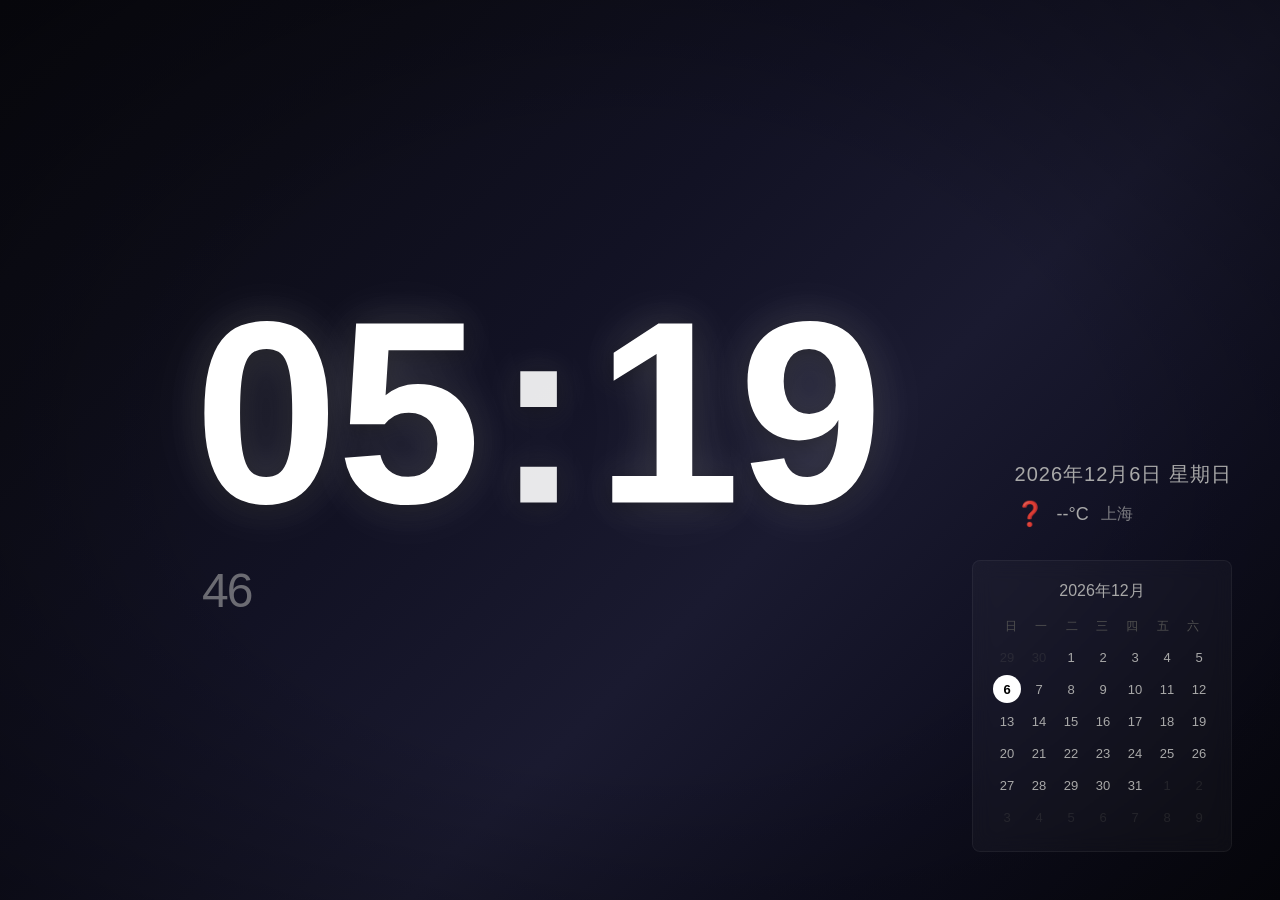
==== index.html @ d806ef40 "Initial eCalendar demo" ====
<!DOCTYPE html>
<html lang="zh-CN">
<head>
    <meta charset="UTF-8">
    <meta name="viewport" content="width=device-width, initial-scale=1.0">
    <title>电子日历</title>
    <link rel="stylesheet" href="style.css">
</head>
<body>
    <!-- 背景层 -->
    <div class="background"></div>

    <!-- 时间显示 - 中央/中偏左超大显示 -->
    <div class="time-display">
        <div class="time-main">
            <span id="hours">00</span>
            <span class="colon">:</span>
            <span id="minutes">00</span>
        </div>
        <div class="time-seconds" id="seconds">00</div>
    </div>

    <!-- 右下角：日期、天气、日历 -->
    <div class="corner-info">
        <div class="date-weather">
            <div class="date-text" id="date">2026年3月26日 星期四</div>
            <div class="weather-row">
                <span class="weather-icon">☀️</span>
                <span class="temperature">22°C</span>
                <span class="location">上海</span>
            </div>
        </div>

        <div class="mini-calendar">
            <div class="calendar-header">
                <span id="month-year">2026年3月</span>
            </div>
            <div class="weekdays">
                <span>日</span><span>一</span><span>二</span><span>三</span><span>四</span><span>五</span><span>六</span>
            </div>
            <div class="days-grid"></div>
        </div>
    </div>

    <script src="script.js"></script>
</body>
</html>
---- style.css ----
/* CSS 变量定义 - 主题颜色 */
:root {
    /* 文字颜色 */
    --text-primary: #e8e8e8;
    --text-secondary: #a8a8a8;
    --text-muted: #505050;

    /* 高亮颜色 - 今天 */
    --today-bg: #ffffff;
    --today-text: #000000;

    /* 时间发光效果 */
    --time-glow: rgba(255, 255, 255, 0.15);
}

/* 全局样式 */
* {
    margin: 0;
    padding: 0;
    box-sizing: border-box;
}

body {
    font-family: 'SF Pro Display', -apple-system, BlinkMacSystemFont, 'Segoe UI', Roboto, sans-serif;
    height: 100vh;
    overflow: hidden;
    position: relative;
}

/* 深色渐变背景 - 模拟天空氛围 */
.background {
    position: fixed;
    top: 0;
    left: 0;
    width: 100%;
    height: 100%;
    background: linear-gradient(
        135deg,
        #0a0a12 0%,
        #0d0d18 20%,
        #121224 40%,
        #1a1a30 60%,
        #0f0f20 80%,
        #080810 100%
    );
    z-index: -1;
}

/* 增加暗角效果，增强沉浸感 */
.background::after {
    content: '';
    position: absolute;
    top: 0;
    left: 0;
    width: 100%;
    height: 100%;
    background: radial-gradient(
        ellipse at center,
        transparent 0%,
        transparent 50%,
        rgba(0, 0, 0, 0.4) 100%
    );
}

/* ===== 时间显示 - 核心 ===== */
.time-display {
    position: absolute;
    left: 45%;
    top: 50%;
    transform: translate(-50%, -50%);
    text-align: left;
    letter-spacing: -2px;
}

.time-main {
    font-size: 260px;
    font-weight: 700;
    color: #ffffff;
    text-shadow:
        0 0 40px var(--time-glow),
        0 0 80px rgba(255, 255, 255, 0.08),
        0 4px 20px rgba(0, 0, 0, 0.5);
    line-height: 1;
    display: flex;
    align-items: baseline;
}

#hours,
#minutes {
    font-family: 'SF Pro Display', -apple-system, BlinkMacSystemFont, 'Segoe UI', Roboto, sans-serif;
}

.colon {
    opacity: 0.9;
    margin: 0 16px;
}

.time-seconds {
    font-size: 48px;
    font-weight: 400;
    color: var(--text-secondary);
    margin-top: 20px;
    margin-left: 8px;
    letter-spacing: -2px;
    opacity: 0.6;
}

/* ===== 右下角信息区 ===== */
.corner-info {
    position: absolute;
    right: 48px;
    bottom: 48px;
    display: flex;
    flex-direction: column;
    gap: 32px;
    align-items: flex-end;
}

/* 日期和天气 */
.date-weather {
    text-align: right;
}

.date-text {
    font-size: 20px;
    color: var(--text-secondary);
    margin-bottom: 12px;
    letter-spacing: 1px;
    font-weight: 300;
}

.weather-row {
    display: flex;
    align-items: center;
    gap: 12px;
    font-size: 18px;
    color: var(--text-secondary);
    font-weight: 300;
}

.weather-icon {
    font-size: 24px;
    opacity: 0.9;
}

.temperature {
    font-size: 18px;
}

.location {
    font-size: 16px;
    opacity: 0.7;
}

/* 迷你月历 - 精简低调 */
.mini-calendar {
    width: 260px;
    padding: 20px;
    background: rgba(255, 255, 255, 0.03);
    border-radius: 8px;
    border: 1px solid rgba(255, 255, 255, 0.05);
    backdrop-filter: blur(10px);
}

.calendar-header {
    text-align: center;
    margin-bottom: 16px;
    font-size: 16px;
    color: var(--text-secondary);
    font-weight: 400;
}

.weekdays {
    display: flex;
    justify-content: space-between;
    margin-bottom: 8px;
    padding: 0 4px;
}

.weekdays span {
    font-size: 12px;
    color: var(--text-muted);
    width: 28px;
    text-align: center;
}

.days-grid {
    display: grid;
    grid-template-columns: repeat(7, 1fr);
    gap: 4px;
}

.day {
    width: 28px;
    height: 28px;
    display: flex;
    align-items: center;
    justify-content: center;
    font-size: 13px;
    color: var(--text-secondary);
    border-radius: 50%;
    transition: all 0.2s ease;
}

.other-month {
    color: var(--text-muted);
    opacity: 0.3;
}

.day.today {
    background-color: var(--today-bg);
    color: var(--today-text);
    font-weight: 600;
}

/* 目标分辨率优化 - 1280x800 */
@media (min-width: 1200px) and (min-height: 700px) {
    .time-main {
        font-size: 260px;
    }

    .time-display {
        left: 42%;
    }
}

/* 其他分辨率自适应 */
@media (max-width: 1200px), (max-height: 700px) {
    .time-main {
        font-size: 180px;
    }

    .time-seconds {
        font-size: 36px;
    }

    .time-display {
        left: 50%;
    }
}

@media (max-width: 900px) {
    .time-main {
        font-size: 140px;
    }

    .corner-info {
        right: 24px;
        bottom: 24px;
    }

    .mini-calendar {
        width: 220px;
    }
}
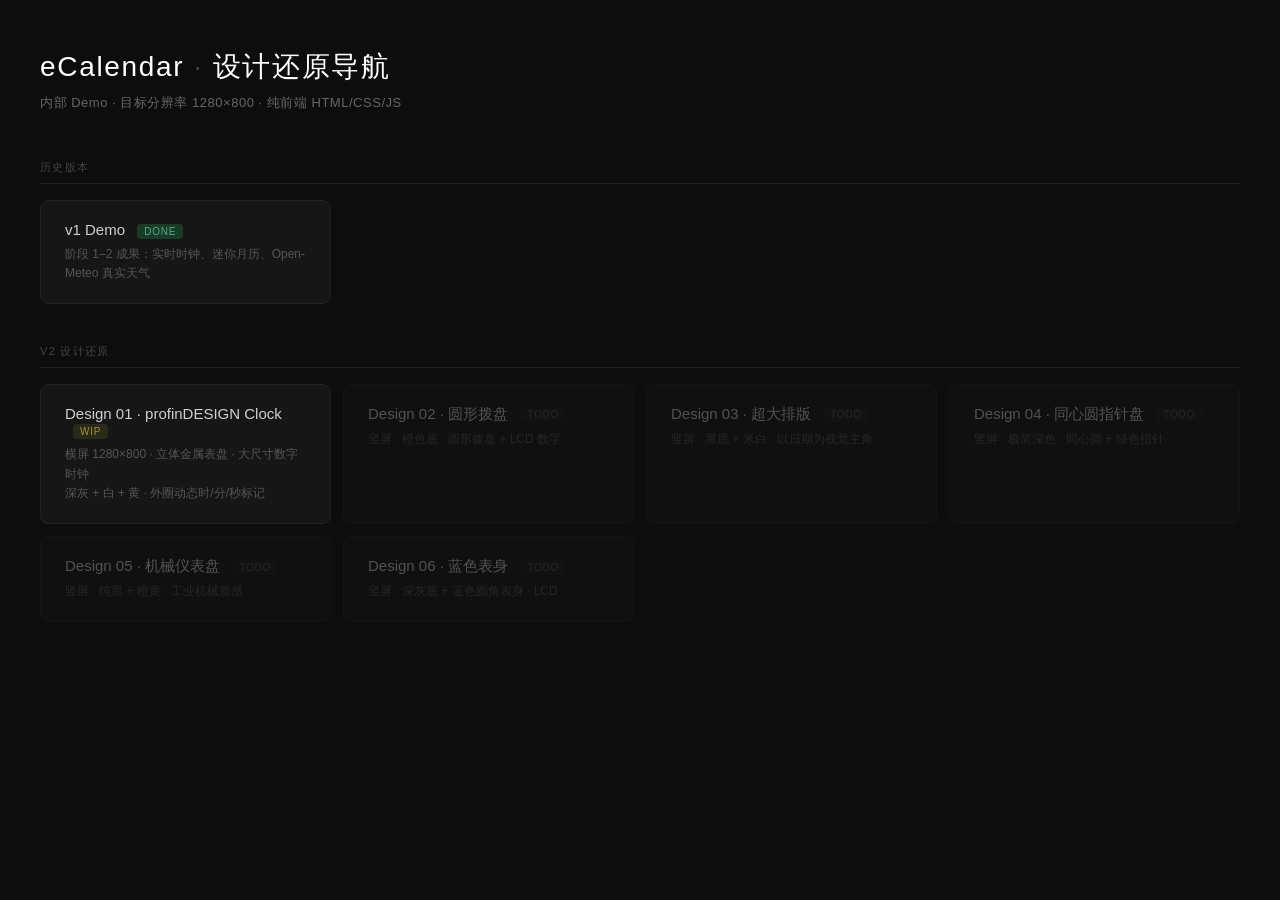
==== commit ffba19f2: "阶段5：设计稿还原测试 - design-01 - 整理文件结构：原始文件移入 v1-demo/，创建 v2-restore/ 和 designs/ - 新增导航页 index.html（列出所有还原" ====
--- a/index.html
+++ b/index.html
@@ -1,47 +1,170 @@
 <!DOCTYPE html>
 <html lang="zh-CN">
 <head>
-    <meta charset="UTF-8">
-    <meta name="viewport" content="width=device-width, initial-scale=1.0">
-    <title>电子日历</title>
-    <link rel="stylesheet" href="style.css">
+  <meta charset="UTF-8" />
+  <meta name="viewport" content="width=device-width, initial-scale=1.0" />
+  <title>eCalendar · 设计还原导航</title>
+  <style>
+    * {
+      margin: 0;
+      padding: 0;
+      box-sizing: border-box;
+    }
+
+    body {
+      background: #0d0d0d;
+      color: #e0e0e0;
+      font-family: -apple-system, BlinkMacSystemFont, "Segoe UI", sans-serif;
+      min-height: 100vh;
+      padding: 48px 40px;
+    }
+
+    header {
+      margin-bottom: 48px;
+    }
+
+    header h1 {
+      font-size: 28px;
+      font-weight: 300;
+      letter-spacing: 0.06em;
+      color: #ffffff;
+    }
+
+    header p {
+      margin-top: 8px;
+      font-size: 13px;
+      color: #666;
+      letter-spacing: 0.04em;
+    }
+
+    section {
+      margin-bottom: 40px;
+    }
+
+    section h2 {
+      font-size: 11px;
+      font-weight: 500;
+      letter-spacing: 0.12em;
+      text-transform: uppercase;
+      color: #444;
+      margin-bottom: 16px;
+      padding-bottom: 8px;
+      border-bottom: 1px solid #1e1e1e;
+    }
+
+    .card-grid {
+      display: grid;
+      grid-template-columns: repeat(auto-fill, minmax(260px, 1fr));
+      gap: 12px;
+    }
+
+    .card {
+      display: block;
+      background: #161616;
+      border: 1px solid #222;
+      border-radius: 8px;
+      padding: 20px 24px;
+      text-decoration: none;
+      color: inherit;
+      transition: border-color 0.2s, background 0.2s;
+    }
+
+    .card:hover {
+      background: #1a1a1a;
+      border-color: #3a3a3a;
+    }
+
+    .card-title {
+      font-size: 15px;
+      font-weight: 400;
+      color: #d0d0d0;
+      margin-bottom: 6px;
+    }
+
+    .card-desc {
+      font-size: 12px;
+      color: #555;
+      line-height: 1.6;
+    }
+
+    .card.placeholder {
+      opacity: 0.35;
+      pointer-events: none;
+    }
+
+    .badge {
+      display: inline-block;
+      font-size: 10px;
+      letter-spacing: 0.08em;
+      padding: 2px 7px;
+      border-radius: 4px;
+      margin-left: 8px;
+      vertical-align: middle;
+    }
+
+    .badge-done   { background: #1a3a2a; color: #4caf84; }
+    .badge-wip    { background: #2a2a1a; color: #a09040; }
+    .badge-todo   { background: #1e1e1e; color: #555; }
+  </style>
 </head>
 <body>
-    <!-- 背景层 -->
-    <div class="background"></div>
 
-    <!-- 时间显示 - 中央/中偏左超大显示 -->
-    <div class="time-display">
-        <div class="time-main">
-            <span id="hours">00</span>
-            <span class="colon">:</span>
-            <span id="minutes">00</span>
+  <header>
+    <h1>eCalendar <span style="color:#444">·</span> 设计还原导航</h1>
+    <p>内部 Demo · 目标分辨率 1280×800 · 纯前端 HTML/CSS/JS</p>
+  </header>
+
+  <!-- ── 阶段 1–2 历史版本 ── -->
+  <section>
+    <h2>历史版本</h2>
+    <div class="card-grid">
+      <a class="card" href="v1-demo/index.html">
+        <div class="card-title">v1 Demo <span class="badge badge-done">DONE</span></div>
+        <div class="card-desc">阶段 1–2 成果：实时时钟、迷你月历、Open-Meteo 真实天气</div>
+      </a>
+    </div>
+  </section>
+
+  <!-- ── v2 设计还原 ── -->
+  <section>
+    <h2>V2 设计还原</h2>
+    <div class="card-grid">
+
+      <a class="card" href="v2-restore/design-01.html">
+        <div class="card-title">Design 01 · profinDESIGN Clock <span class="badge badge-wip">WIP</span></div>
+        <div class="card-desc">
+          横屏 1280×800 · 立体金属表盘 · 大尺寸数字时钟<br>
+          深灰 + 白 + 黄 · 外圈动态时/分/秒标记
         </div>
-        <div class="time-seconds" id="seconds">00</div>
+      </a>
+
+      <div class="card placeholder">
+        <div class="card-title">Design 02 · 圆形拨盘 <span class="badge badge-todo">TODO</span></div>
+        <div class="card-desc">竖屏 · 橙色底 · 圆形拨盘 + LCD 数字</div>
+      </div>
+
+      <div class="card placeholder">
+        <div class="card-title">Design 03 · 超大排版 <span class="badge badge-todo">TODO</span></div>
+        <div class="card-desc">竖屏 · 黑底 + 米白 · 以日期为视觉主角</div>
+      </div>
+
+      <div class="card placeholder">
+        <div class="card-title">Design 04 · 同心圆指针盘 <span class="badge badge-todo">TODO</span></div>
+        <div class="card-desc">竖屏 · 极简深色 · 同心圆 + 绿色指针</div>
+      </div>
+
+      <div class="card placeholder">
+        <div class="card-title">Design 05 · 机械仪表盘 <span class="badge badge-todo">TODO</span></div>
+        <div class="card-desc">竖屏 · 纯黑 + 橙黄 · 工业机械质感</div>
+      </div>
+
+      <div class="card placeholder">
+        <div class="card-title">Design 06 · 蓝色表身 <span class="badge badge-todo">TODO</span></div>
+        <div class="card-desc">竖屏 · 深灰底 + 蓝色圆角表身 · LCD</div>
+      </div>
+
     </div>
+  </section>
 
-    <!-- 右下角：日期、天气、日历 -->
-    <div class="corner-info">
-        <div class="date-weather">
-            <div class="date-text" id="date">2026年3月26日 星期四</div>
-            <div class="weather-row">
-                <span class="weather-icon">☀️</span>
-                <span class="temperature">22°C</span>
-                <span class="location">上海</span>
-            </div>
-        </div>
-
-        <div class="mini-calendar">
-            <div class="calendar-header">
-                <span id="month-year">2026年3月</span>
-            </div>
-            <div class="weekdays">
-                <span>日</span><span>一</span><span>二</span><span>三</span><span>四</span><span>五</span><span>六</span>
-            </div>
-            <div class="days-grid"></div>
-        </div>
-    </div>
-
-    <script src="script.js"></script>
 </body>
 </html>
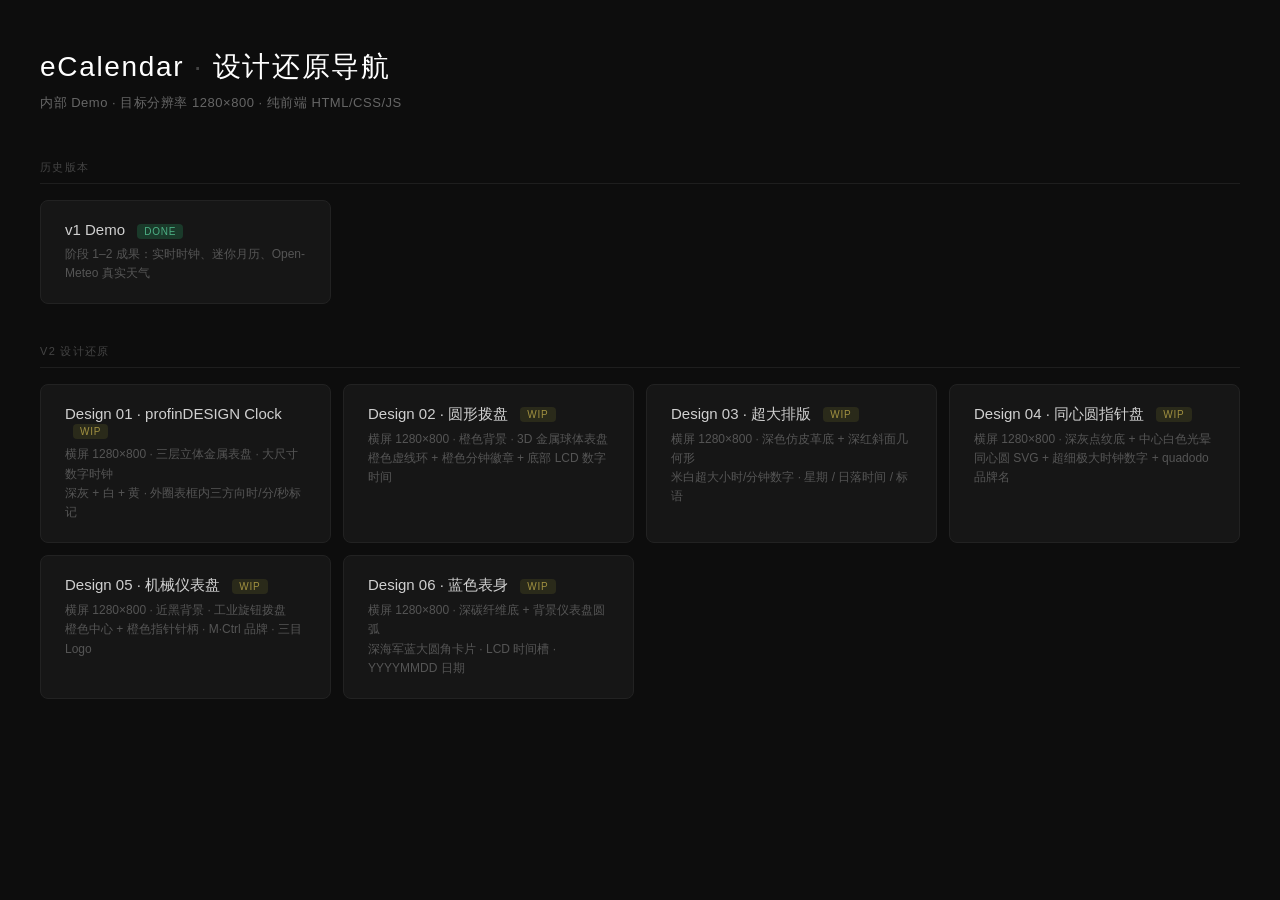
==== commit dd5b071a: "阶段5：design-02 至 design-07 还原 Co-Authored-By: Claude Sonnet 4.6 <noreply@anthropic.com>" ====
--- a/index.html
+++ b/index.html
@@ -87,11 +87,6 @@
       line-height: 1.6;
     }
 
-    .card.placeholder {
-      opacity: 0.35;
-      pointer-events: none;
-    }
-
     .badge {
       display: inline-block;
       font-size: 10px;
@@ -133,35 +128,50 @@
       <a class="card" href="v2-restore/design-01.html">
         <div class="card-title">Design 01 · profinDESIGN Clock <span class="badge badge-wip">WIP</span></div>
         <div class="card-desc">
-          横屏 1280×800 · 立体金属表盘 · 大尺寸数字时钟<br>
-          深灰 + 白 + 黄 · 外圈动态时/分/秒标记
+          横屏 1280×800 · 三层立体金属表盘 · 大尺寸数字时钟<br>
+          深灰 + 白 + 黄 · 外圈表框内三方向时/分/秒标记
         </div>
       </a>
 
-      <div class="card placeholder">
-        <div class="card-title">Design 02 · 圆形拨盘 <span class="badge badge-todo">TODO</span></div>
-        <div class="card-desc">竖屏 · 橙色底 · 圆形拨盘 + LCD 数字</div>
-      </div>
+      <a class="card" href="v2-restore/design-02.html">
+        <div class="card-title">Design 02 · 圆形拨盘 <span class="badge badge-wip">WIP</span></div>
+        <div class="card-desc">
+          横屏 1280×800 · 橙色背景 · 3D 金属球体表盘<br>
+          橙色虚线环 + 橙色分钟徽章 + 底部 LCD 数字时间
+        </div>
+      </a>
 
-      <div class="card placeholder">
-        <div class="card-title">Design 03 · 超大排版 <span class="badge badge-todo">TODO</span></div>
-        <div class="card-desc">竖屏 · 黑底 + 米白 · 以日期为视觉主角</div>
-      </div>
+      <a class="card" href="v2-restore/design-03.html">
+        <div class="card-title">Design 03 · 超大排版 <span class="badge badge-wip">WIP</span></div>
+        <div class="card-desc">
+          横屏 1280×800 · 深色仿皮革底 + 深红斜面几何形<br>
+          米白超大小时/分钟数字 · 星期 / 日落时间 / 标语
+        </div>
+      </a>
 
-      <div class="card placeholder">
-        <div class="card-title">Design 04 · 同心圆指针盘 <span class="badge badge-todo">TODO</span></div>
-        <div class="card-desc">竖屏 · 极简深色 · 同心圆 + 绿色指针</div>
-      </div>
+      <a class="card" href="v2-restore/design-04.html">
+        <div class="card-title">Design 04 · 同心圆指针盘 <span class="badge badge-wip">WIP</span></div>
+        <div class="card-desc">
+          横屏 1280×800 · 深灰点纹底 + 中心白色光晕<br>
+          同心圆 SVG + 超细极大时钟数字 + quadodo 品牌名
+        </div>
+      </a>
 
-      <div class="card placeholder">
-        <div class="card-title">Design 05 · 机械仪表盘 <span class="badge badge-todo">TODO</span></div>
-        <div class="card-desc">竖屏 · 纯黑 + 橙黄 · 工业机械质感</div>
-      </div>
+      <a class="card" href="v2-restore/design-05.html">
+        <div class="card-title">Design 05 · 机械仪表盘 <span class="badge badge-wip">WIP</span></div>
+        <div class="card-desc">
+          横屏 1280×800 · 近黑背景 · 工业旋钮拨盘<br>
+          橙色中心 + 橙色指针针柄 · M·Ctrl 品牌 · 三目 Logo
+        </div>
+      </a>
 
-      <div class="card placeholder">
-        <div class="card-title">Design 06 · 蓝色表身 <span class="badge badge-todo">TODO</span></div>
-        <div class="card-desc">竖屏 · 深灰底 + 蓝色圆角表身 · LCD</div>
-      </div>
+      <a class="card" href="v2-restore/design-06.html">
+        <div class="card-title">Design 06 · 蓝色表身 <span class="badge badge-wip">WIP</span></div>
+        <div class="card-desc">
+          横屏 1280×800 · 深碳纤维底 + 背景仪表盘圆弧<br>
+          深海军蓝大圆角卡片 · LCD 时间槽 · YYYYMMDD 日期
+        </div>
+      </a>
 
     </div>
   </section>
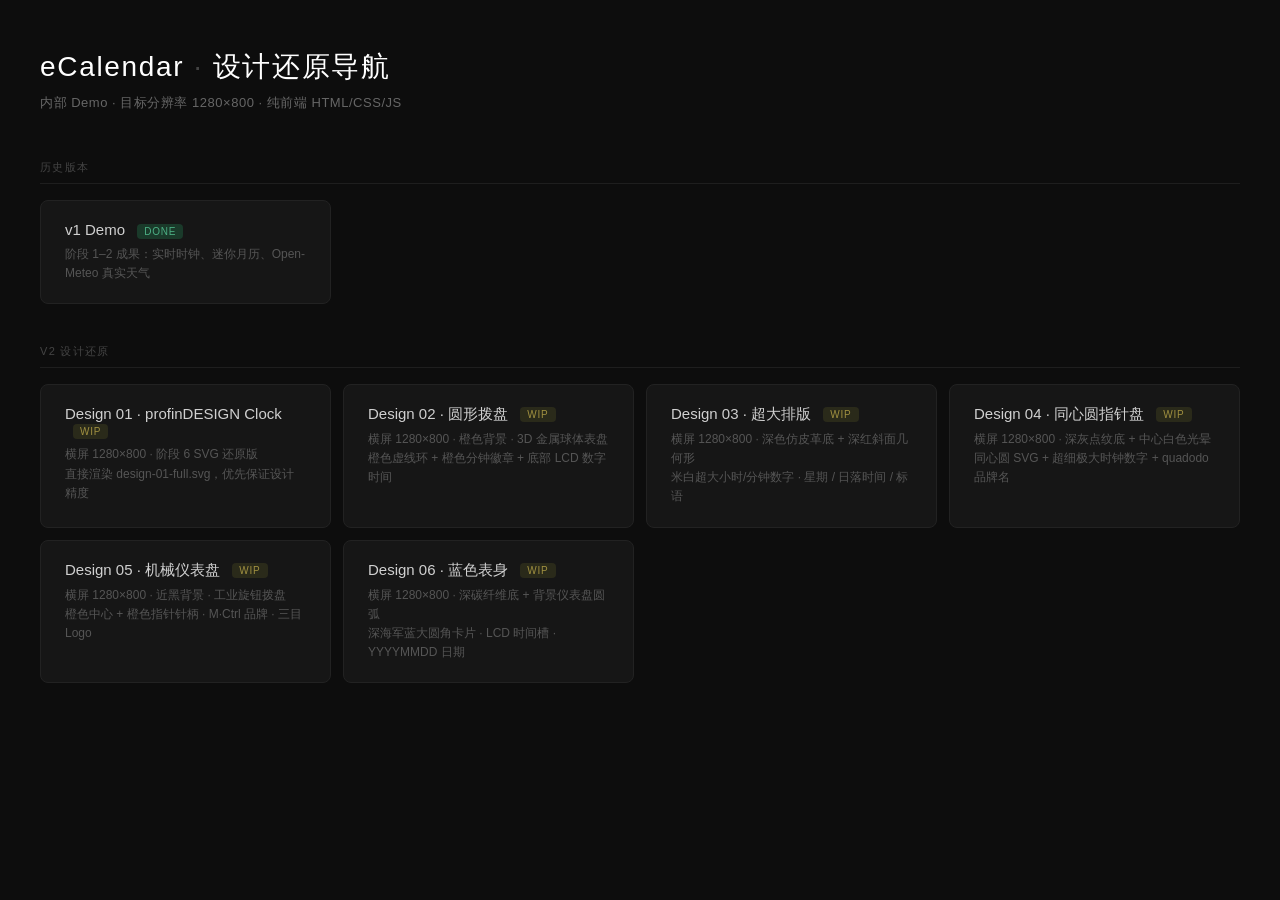
==== commit 9fe00600: "Refine design-01 SVG restore" ====
--- a/index.html
+++ b/index.html
@@ -128,8 +128,8 @@
       <a class="card" href="v2-restore/design-01.html">
         <div class="card-title">Design 01 · profinDESIGN Clock <span class="badge badge-wip">WIP</span></div>
         <div class="card-desc">
-          横屏 1280×800 · 三层立体金属表盘 · 大尺寸数字时钟<br>
-          深灰 + 白 + 黄 · 外圈表框内三方向时/分/秒标记
+          横屏 1280×800 · 阶段 6 SVG 还原版<br>
+          直接渲染 design-01-full.svg，优先保证设计精度
         </div>
       </a>
 
